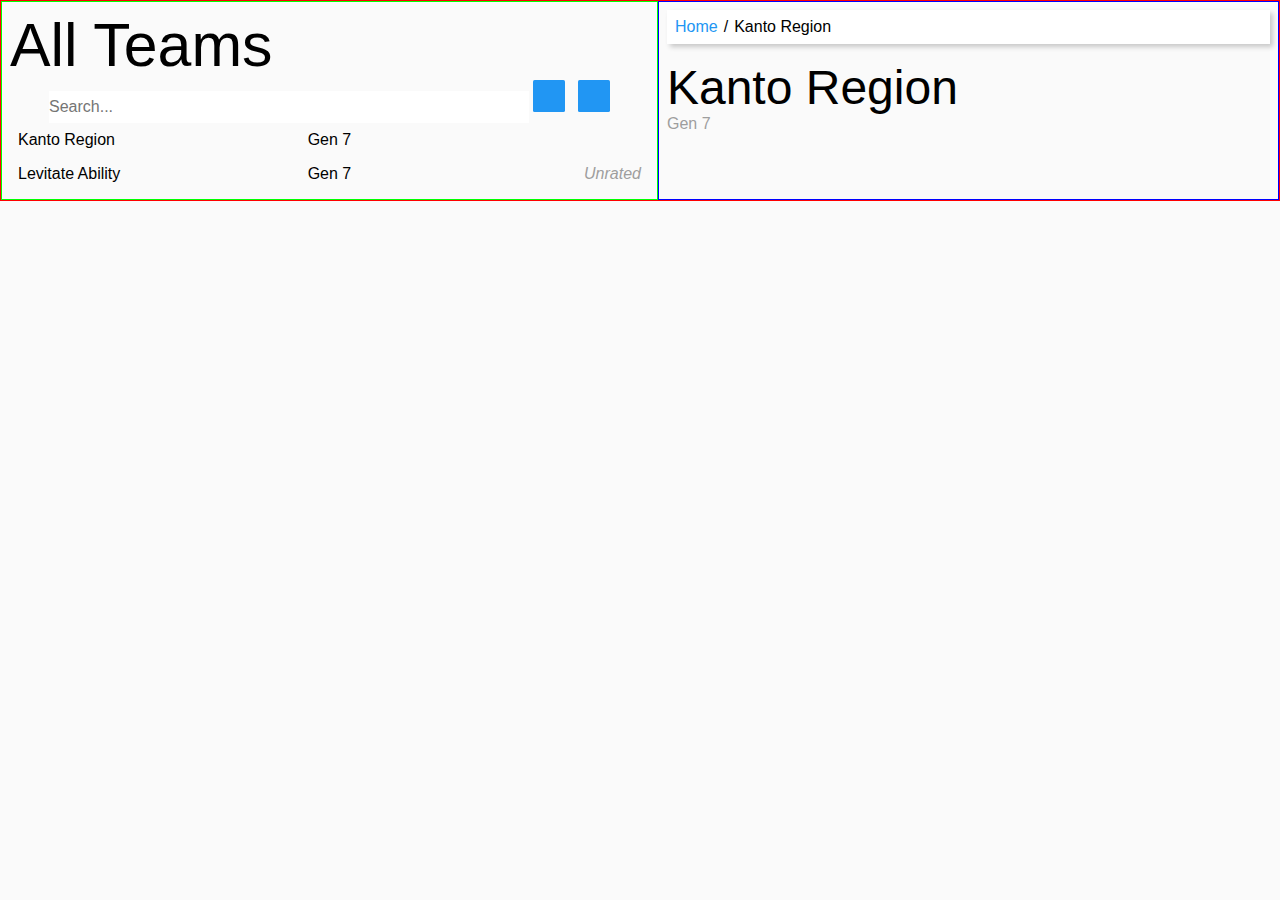
==== team.html @ e12ffff8 "WIP team page" ====
<!DOCTYPE html>
<html lang="en">
<head>
    <meta charset="UTF-8">
    <meta name="viewport" content="width=device-width, initial-scale=1.0">
    <meta http-equiv="X-UA-Compatible" content="ie=edge">
    <title>Pokemon Teams Template</title>

    <link rel="stylesheet" href="https://pro.fontawesome.com/releases/v5.11.2/css/all.css" integrity="sha384-zrnmn8R8KkWl12rAZFt4yKjxplaDaT7/EUkKm7AovijfrQItFWR7O/JJn4DAa/gx" crossorigin="anonymous">
    <link rel="stylesheet" href="./styles/fonts.css">
    <link rel="stylesheet" href="./styles/main.css">

    <link rel="shortcut icon" href="./assets/icons/favicon.png" type="image/png">
</head>
<body>
    <div id="app">
        <aside>
            <h1>All Teams</h1>
            <div class="container-search">
                <form>
                    <input type="text" class="field-search" placeholder="Search..." required>
                    <button type="button" class="btn-search"><i class="fas fa-search"></i></button>
                    <button type="button" class="btn-home"><i class="fas fa-home"></i></button>
                </form>
            </div>
            <div class="container-team-list">
                <div class="team-item">
                    <h6 class="item-title">Kanto Region</h6>
                    <p class="item-gen">Gen 7</p>
                    <div class="item-rating">
                        <i class="fas fa-star text-amber"></i>
                        <i class="fas fa-star text-amber"></i>
                        <i class="fal fa-star text-yellow"></i>
                        <i class="fal fa-star text-yellow"></i>
                        <i class="fal fa-star text-yellow"></i>
                    </div>
                </div>
                <div class="team-item">
                    <h6 class="item-title">Levitate Ability</h6>
                    <p class="item-gen">Gen 7</p>
                    <div class="item-rating">
                        <span class="text-muted">Unrated</span>
                    </div>
                </div>
            </div>
        </aside>
        <main>
            <ul class="breadcrumb">
                <li><a href="./index.html">Home</a></li>
                <li>Kanto Region</li>
            </ul>

            <section class="container-team">
                <h2 class="team-title">Kanto Region</h2>
                <div class="team-subcontent">
                    <p class="slot-gen text-secondary">Gen 7</p>
                    <div class="slot-rating">
                        <i class="fas fa-star text-amber"></i>
                        <i class="fas fa-star text-amber"></i>
                        <i class="fal fa-star text-yellow"></i>
                        <i class="fal fa-star text-yellow"></i>
                        <i class="fal fa-star text-yellow"></i>
                    </div>
                </div>

                <div class="container-team-slots">
                    <div class="team-slot">
                        
                    </div>
                </div>
            </section>
        </main>
    </div>
</body>
</html>
---- styles/fonts.css ----
/* Import font: Montserrat */
@font-face {
    font-family: Montserrat;
    src: url(./assets/fonts/montserrat/montserrat-100.ttf);
    font-weight: 100;
}

@font-face {
    font-family: Montserrat;
    src: url(./assets/fonts/montserrat/montserrat-100-italic.ttf);
    font-weight: 100;
    font-style: italic;
}

@font-face {
    font-family: Montserrat;
    src: url(./assets/fonts/montserrat/montserrat-200.ttf);
    font-weight: 200;
}

@font-face {
    font-family: Montserrat;
    src: url(./assets/fonts/montserrat/montserrat-200-italic.ttf);
    font-weight: 200;
    font-style: italic;
}

@font-face {
    font-family: Montserrat;
    src: url(./assets/fonts/montserrat/montserrat-300.ttf);
    font-weight: 300;
}

@font-face {
    font-family: Montserrat;
    src: url(./assets/fonts/montserrat/montserrat-300-italic.ttf);
    font-weight: 300;
    font-style: italic;
}

@font-face {
    font-family: Montserrat;
    src: url(./assets/fonts/montserrat/montserrat-400.ttf);
    font-weight: 400;
}

@font-face {
    font-family: Montserrat;
    src: url(./assets/fonts/montserrat/montserrat-400-italic.ttf);
    font-weight: 400;
    font-style: italic;
}

@font-face {
    font-family: Montserrat;
    src: url(./assets/fonts/montserrat/montserrat-500.ttf);
    font-weight: 500;
}

@font-face {
    font-family: Montserrat;
    src: url(./assets/fonts/montserrat/montserrat-500-italic.ttf);
    font-weight: 500;
    font-style: italic;
}

@font-face {
    font-family: Montserrat;
    src: url(./assets/fonts/montserrat/montserrat-600.ttf);
    font-weight: 600;
}

@font-face {
    font-family: Montserrat;
    src: url(./assets/fonts/montserrat/montserrat-600-italic.ttf);
    font-weight: 600;
    font-style: italic;
}

@font-face {
    font-family: Montserrat;
    src: url(./assets/fonts/montserrat/montserrat-700.ttf);
    font-weight: 700;
}

@font-face {
    font-family: Montserrat;
    src: url(./assets/fonts/montserrat/montserrat-700-italic.ttf);
    font-weight: 700;
    font-style: italic;
}

@font-face {
    font-family: Montserrat;
    src: url(./assets/fonts/montserrat/montserrat-800.ttf);
    font-weight: 800;
}

@font-face {
    font-family: Montserrat;
    src: url(./assets/fonts/montserrat/montserrat-800-italic.ttf);
    font-weight: 800;
    font-style: italic;
}

@font-face {
    font-family: Montserrat;
    src: url(./assets/fonts/montserrat/montserrat-900.ttf);
    font-weight: 900;
}

@font-face {
    font-family: Montserrat;
    src: url(./assets/fonts/montserrat/montserrat-900-italic.ttf);
    font-weight: 900;
    font-style: italic;
}


/* Import font: Source Sans Pro */
@font-face {
    font-family: "Source Sans Pro";
    src: url(./assets/fonts/source_sans_pro/source_sans_pro-200.ttf);
    font-weight: 200;
}

@font-face {
    font-family: "Source Sans Pro";
    src: url(./assets/fonts/source_sans_pro/source_sans_pro-200-italic.ttf);
    font-weight: 200;
    font-style: italic;
}

@font-face {
    font-family: "Source Sans Pro";
    src: url(./assets/fonts/source_sans_pro/source_sans_pro-300.ttf);
    font-weight: 300;
}

@font-face {
    font-family: "Source Sans Pro";
    src: url(./assets/fonts/source_sans_pro/source_sans_pro-300-italic.ttf);
    font-weight: 300;
    font-style: italic;
}

@font-face {
    font-family: "Source Sans Pro";
    src: url(./assets/fonts/source_sans_pro/source_sans_pro-400.ttf);
    font-weight: 400;
}

@font-face {
    font-family: "Source Sans Pro";
    src: url(./assets/fonts/source_sans_pro/source_sans_pro-400-italic.ttf);
    font-weight: 400;
    font-style: italic;
}

@font-face {
    font-family: "Source Sans Pro";
    src: url(./assets/fonts/source_sans_pro/source_sans_pro-500.ttf);
    font-weight: 500;
}

@font-face {
    font-family: "Source Sans Pro";
    src: url(./assets/fonts/source_sans_pro/source_sans_pro-500-italic.ttf);
    font-weight: 500;
    font-style: italic;
}

@font-face {
    font-family: "Source Sans Pro";
    src: url(./assets/fonts/source_sans_pro/source_sans_pro-700.ttf);
    font-weight: 700;
}

@font-face {
    font-family: "Source Sans Pro";
    src: url(./assets/fonts/source_sans_pro/source_sans_pro-700-italic.ttf);
    font-weight: 700;
    font-style: italic;
}

@font-face {
    font-family: "Source Sans Pro";
    src: url(./assets/fonts/source_sans_pro/source_sans_pro-900.ttf);
    font-weight: 900;
}

@font-face {
    font-family: "Source Sans Pro";
    src: url(./assets/fonts/source_sans_pro/source_sans_pro-900-italic.ttf);
    font-weight: 900;
    font-style: italic;
}


/* Import font: Source Code Pro */
@font-face {
    font-family: "Source Code Pro";
    src: url(./assets/fonts/source_code_pro/source_code_pro-200.ttf);
    font-weight: 200;
}

@font-face {
    font-family: "Source Code Pro";
    src: url(./assets/fonts/source_code_pro/source_code_pro-200-italic.ttf);
    font-weight: 200;
    font-style: italic;
}

@font-face {
    font-family: "Source Code Pro";
    src: url(./assets/fonts/source_code_pro/source_code_pro-300.ttf);
    font-weight: 300;
}

@font-face {
    font-family: "Source Code Pro";
    src: url(./assets/fonts/source_code_pro/source_code_pro-300-italic.ttf);
    font-weight: 300;
    font-style: italic;
}

@font-face {
    font-family: "Source Code Pro";
    src: url(./assets/fonts/source_code_pro/source_code_pro-400.ttf);
    font-weight: 400;
}

@font-face {
    font-family: "Source Code Pro";
    src: url(./assets/fonts/source_code_pro/source_code_pro-400-italic.ttf);
    font-weight: 400;
    font-style: italic;
}

@font-face {
    font-family: "Source Code Pro";
    src: url(./assets/fonts/source_code_pro/source_code_pro-500.ttf);
    font-weight: 500;
}

@font-face {
    font-family: "Source Code Pro";
    src: url(./assets/fonts/source_code_pro/source_code_pro-500-italic.ttf);
    font-weight: 500;
    font-style: italic;
}

@font-face {
    font-family: "Source Code Pro";
    src: url(./assets/fonts/source_code_pro/source_code_pro-700.ttf);
    font-weight: 700;
}

@font-face {
    font-family: "Source Code Pro";
    src: url(./assets/fonts/source_code_pro/source_code_pro-700-italic.ttf);
    font-weight: 700;
    font-style: italic;
}

@font-face {
    font-family: "Source Code Pro";
    src: url(./assets/fonts/source_code_pro/source_code_pro-900.ttf);
    font-weight: 900;
}

@font-face {
    font-family: "Source Code Pro";
    src: url(./assets/fonts/source_code_pro/source_code_pro-900-italic.ttf);
    font-weight: 900;
    font-style: italic;
}


/* Font styles */
.font-montserrat {
    font-family: Montserrat, sans-serif;
}

.font-source-sans-pro {
    font-family: "Source Sans Pro", sans-serif;
}

.font-source-code-pro {
    font-family: "Source Code Pro", sans-serif;
}
---- styles/main.css ----
:root {
    --col-primary: #2196f3;
    --col-primary-light: #64b5f6;
    --col-primary-dark: #1976d2;
    --col-secondary: #9e9e9e;
    --col-secondary-light: #e0e0e0;
    --col-secondary-dark: #616161;
    --col-background: #fafafa;
    --col-amber: #ffc107;
    --col-yellow: #ffeb3b;
    --col-white: #fff;
    --col-black: #000;
    --border-radius-tiny: 0.1rem;
    --border-radius-small: 0.2rem;
    --border-radius-medium: 0.5rem;
    --box-shadow: 3px 3px 5px rgba(1, 1, 1, 0.3);
}

* {
    margin: 0;
    padding: 0;
    border: 0;
    font-size: 100%;
    font: inherit;
    vertical-align: baseline;
    box-sizing: border-box;
}

html, body {
    font-size: 16px;
    font-family: 'Source Sans Pro', sans-serif;
    background: #fafafa; /* col background */
}

div#app {
    border: thin solid #f00;
    display: grid;
    grid-template-areas: 'aside main main main main';
}

aside {
    border: thin solid #0f0;
    grid-area: aside;
    padding: 0.5rem;
}

main {
    border: thin solid #00f;
    grid-area: main;
    padding: 0.5rem;
}

h1, h2, h3, h4, h5, h6,
.font-heading {
    font-family: 'Montserrat', sans-serif;
}

h1 {
    font-size: 3.8rem;
}

h2 {
    font-size: 3rem;
}

h3 {
    font-size: 2.2rem;
}

h4 {
    font-size: 2rem;
}

h5 {
    font-size: 1.5rem;
}

h6 {
    font-size: 1rem;
}

a, a:visited, a:focus {
    color: #2196f3; /* col primary */
    text-decoration: none;
}

a:hover {
    color: #1976d2; /* col primary dark */
}

.font-body {
    font-family: 'Source Sans Pro', sans-serif;
}

.container-search {
    display: flex;
    align-items: center;
    justify-content: center;
}

.field-search {
    display: inline-block;
    width: 30rem;
    height: 2rem;
}

.btn-search {
    display: inline-block;
    width: 2rem;
    height: 2rem;
    color: var(--col-white);
    background-color: var(--col-primary);
    border-radius: var(--border-radius-tiny);
    
}

.btn-home {
    display: inline-block;
    width: 2rem;
    height: 2rem;
    margin-left: 0.5rem;
    color: var(--col-white);
    background-color: var(--col-primary);
    border-radius: var(--border-radius-tiny);
}

.btn-search:hover, .btn-home:hover {
    background-color: var(--col-primary-dark);
    cursor: pointer;
}

.team-item {
    padding: 0.5rem;
    display: grid;
    grid-template-areas: 'item-title item-gen item-rating';
    grid-template-columns: repeat(3, 1fr);
}

.item-title {
    grid-area: item-title;
}

.item-gen {
    grid-area: item-gen;
    text-align: center;
}

.item-rating {
    grid-area: item-rating;
    text-align: right;
}

ul.breadcrumb {
    padding: 0.5rem;
    list-style: none;
    background-color: #fff; /* col secondary very light */
    border-radius: val(--border-radius-medium);
    box-shadow: 3px 3px 5px rgba(1, 1, 1, 0.2);
    margin-bottom: 1rem;
}

ul.breadcrumb li {
    display: inline;
}

ul.breadcrumb li+li:before {
    padding: 0.1rem;
    content: '/\00a0';
}

.container-gens {
    margin-bottom: 1rem;
}

.gens-title {
    font-size: 2.2rem;
}

.container-gens-cards {
    display: flex;
}

.team-card {
    padding: 1rem;
    margin-right: 0.5rem;
    margin-bottom: 0.5rem;
    background: white;
    box-shadow: 3px 3px 5px rgba(1, 1, 1, 0.2);
    display: grid;
    grid-template-areas: 
        'card-title card-title card-title card-title card-gen card-gen'
        'card-pokemon card-pokemon card-pokemon card-pokemon card-pokemon card-pokemon'
        'card-rating card-rating card-rating card-rating card-rating card-rating'
    ;
    border-radius: var(--border-radius-small);
}

.card-title {
    grid-area: card-title;
    font-size: 1.2rem;
}

.card-gen {
    grid-area: card-gen;
    font-size: 1.2rem;
    text-align: right;
}

.card-pokemon {
    grid-area: card-pokemon;
}

.card-rating {
    grid-area: card-rating;
}

.pokemon-icon {
    display: inline-block;
    padding: 0.25rem;
}

.text-amber {
    color: #ffc107; /* col amber */
}

.text-yellow {
    color: #ffeb3b; /* col yellow */
}

.text-muted {
    color: #9e9e9e; /* col secondary light */
    font-style: italic;
}

.text-secondary {
    color: #9e9e9e; /* col secondary */
}

.team-subcontent {
    display: flex;
}

.slot-gen {
    margin-right: 0.5rem;
}
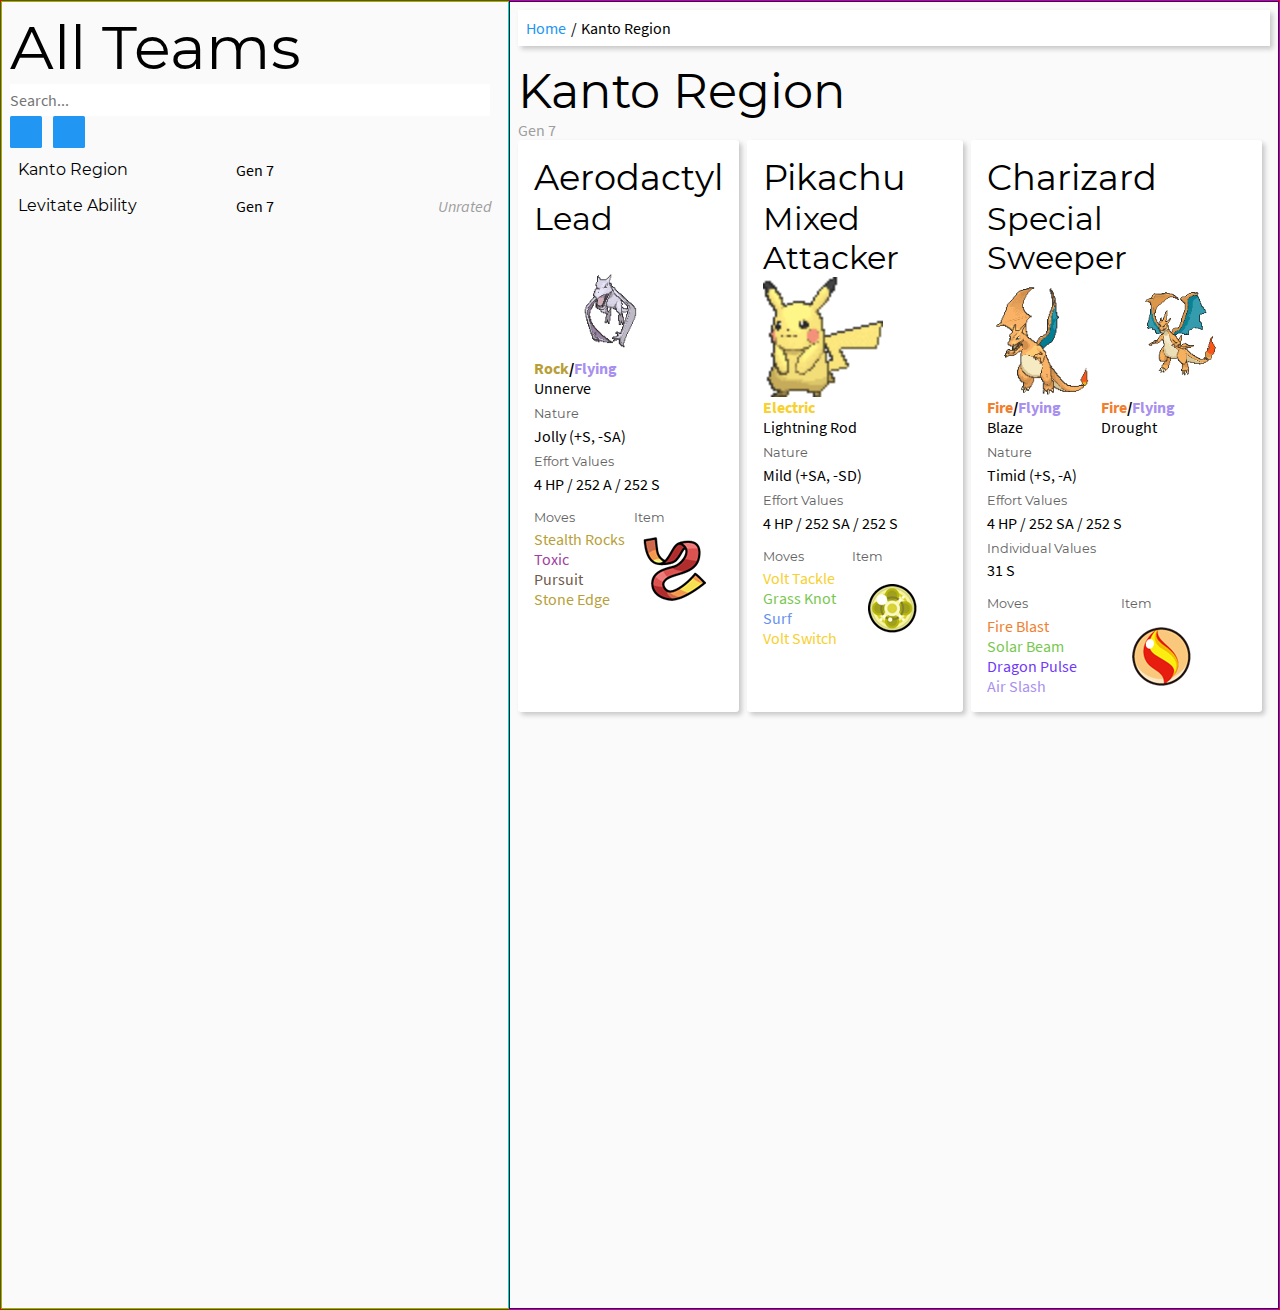
==== commit b5ec0628: "WIP grid layouts for team page" ====
--- a/team.html
+++ b/team.html
@@ -65,7 +65,122 @@
 
                 <div class="container-team-slots">
                     <div class="team-slot">
-                        
+                        <h3 class="slot-name">Aerodactyl</h3>
+                        <h4 class="slot-role">Lead</h4>
+                        <div class="pokemon-images">
+                            <div class="cell-image">
+                                <img src="./assets/images/pokemon/aerodactyl.gif" height="120px">
+                                <p><strong><span class="text-rock">Rock</span>/<span class="text-flying">Flying</span></strong></p>
+                                <p>Unnerve</p>
+                            </div>
+                        </div>
+
+                        <div class="slot-nature">
+                            <h5 class="slot-title">Nature</h5>
+                            <p>Jolly (+S, -SA)</p>
+                        </div>
+
+                        <div class="slot-effort-values">
+                            <h5 class="slot-title">Effort Values</h5>
+                            <p>4 HP / 252 A / 252 S</p>
+                        </div>
+
+                        <div class="slot-moves-item">
+                            <div class="cell-moves">
+                                <h5 class="slot-title">Moves</h5>
+                                <p class="text-rock">Stealth Rocks</p>
+                                <p class="text-poison">Toxic</p>
+                                <p class="text-dark">Pursuit</p>
+                                <p class="text-rock">Stone Edge</p>
+                            </div>
+                            <div class="cell-item">
+                                <h5 class="slot-title">Item</h5>
+                                <img src="./assets/images/items/focus-sash.png">
+                            </div>
+                        </div>
+                    </div>
+                    <div class="team-slot">
+                        <h3 class="slot-name">Pikachu</h3>
+                        <h4 class="slot-role">Mixed Attacker</h4>
+                        <div class="pokemon-images">
+                            <div class="cell-image">
+                                <img src="./assets/images/pokemon/pikachu.gif" height="120px">
+                                <p><strong><span class="text-electric">Electric</span></strong></p>
+                                <p>Lightning Rod</p>
+                            </div>
+                        </div>
+
+                        <div class="slot-nature">
+                            <h5 class="slot-title">Nature</h5>
+                            <p>Mild (+SA, -SD)</p>
+                        </div>
+
+                        <div class="slot-effort-values">
+                            <h5 class="slot-title">Effort Values</h5>
+                            <p>4 HP / 252 SA / 252 S</p>
+                        </div>
+
+                        <div class="slot-moves-item">
+                            <div class="cell-moves">
+                                <h5 class="slot-title">Moves</h5>
+                                <p class="text-electric">Volt Tackle</p>
+                                <p class="text-grass">Grass Knot</p>
+                                <p class="text-water">Surf</p>
+                                <p class="text-electric">Volt Switch</p>
+                            </div>
+                            <div class="cell-item">
+                                <h5 class="slot-title">Item</h5>
+                                <img src="./assets/images/items/light-ball.png">
+                            </div>
+                        </div>
+                    </div>
+                    <div class="team-slot">
+                        <h3 class="slot-name">Charizard</h3>
+                        <h4 class="slot-role">Special Sweeper</h4>
+                        <div class="pokemon-images">
+                            <div class="cell-image">
+                                <img src="./assets/images/pokemon/charizard.gif" height="120px">
+                                <p><strong><span class="text-fire">Fire</span>/<span class="text-flying">Flying</span></strong></p>
+                                <p>Blaze</p>
+                            </div>
+                            <div class="cell-arrow">
+                                <i class="fas fa-arrow-right"></i>
+                            </div>
+                            <div class="cell-image-mega">
+                                <img src="./assets/images/pokemon/charizard_mega_y.gif" height="120px">
+                                <p><strong><span class="text-fire">Fire</span>/<span class="text-flying">Flying</span></strong></p>
+                                <p>Drought</p>
+                            </div>
+                        </div>
+
+                        <div class="slot-nature">
+                            <h5 class="slot-title">Nature</h5>
+                            <p>Timid (+S, -A)</p>
+                        </div>
+
+                        <div class="slot-effort-values">
+                            <h5 class="slot-title">Effort Values</h5>
+                            <p>4 HP / 252 SA / 252 S</p>
+                        </div>
+
+                        <div class="slot-individual-values">
+                            <h5 class="slot-title">Individual Values</h5>
+                            <p>31 S</p>
+                        </div>
+
+                        <div class="slot-moves-item">
+                            <div class="cell-moves">
+                                <h5 class="slot-title">Moves</h5>
+                                <p class="text-fire">Fire Blast</p>
+                                <p class="text-grass">Solar Beam</p>
+                                <p class="text-dragon">Dragon Pulse</p>
+                                <p class="text-flying">Air Slash</p>
+                            </div>
+                            <div class="cell-item">
+                                <h5 class="slot-title">Item</h5>
+                                <img src="./assets/images/items/charizardite-y.png">
+                            </div>
+                        </div>
                     </div>
                 </div>
             </section>
--- a/styles/fonts.css
+++ b/styles/fonts.css
@@ -1,117 +1,117 @@
 /* Import font: Montserrat */
 @font-face {
     font-family: Montserrat;
-    src: url(./assets/fonts/montserrat/montserrat-100.ttf);
+    src: url(./../assets/fonts/montserrat/montserrat-100.ttf);
     font-weight: 100;
 }
 
 @font-face {
     font-family: Montserrat;
-    src: url(./assets/fonts/montserrat/montserrat-100-italic.ttf);
+    src: url(./../assets/fonts/montserrat/montserrat-100-italic.ttf);
     font-weight: 100;
     font-style: italic;
 }
 
 @font-face {
     font-family: Montserrat;
-    src: url(./assets/fonts/montserrat/montserrat-200.ttf);
-    font-weight: 200;
-}
-
-@font-face {
-    font-family: Montserrat;
-    src: url(./assets/fonts/montserrat/montserrat-200-italic.ttf);
-    font-weight: 200;
-    font-style: italic;
-}
-
-@font-face {
-    font-family: Montserrat;
-    src: url(./assets/fonts/montserrat/montserrat-300.ttf);
-    font-weight: 300;
-}
-
-@font-face {
-    font-family: Montserrat;
-    src: url(./assets/fonts/montserrat/montserrat-300-italic.ttf);
-    font-weight: 300;
-    font-style: italic;
-}
-
-@font-face {
-    font-family: Montserrat;
-    src: url(./assets/fonts/montserrat/montserrat-400.ttf);
-    font-weight: 400;
-}
-
-@font-face {
-    font-family: Montserrat;
-    src: url(./assets/fonts/montserrat/montserrat-400-italic.ttf);
-    font-weight: 400;
-    font-style: italic;
-}
-
-@font-face {
-    font-family: Montserrat;
-    src: url(./assets/fonts/montserrat/montserrat-500.ttf);
-    font-weight: 500;
-}
-
-@font-face {
-    font-family: Montserrat;
-    src: url(./assets/fonts/montserrat/montserrat-500-italic.ttf);
-    font-weight: 500;
-    font-style: italic;
-}
-
-@font-face {
-    font-family: Montserrat;
-    src: url(./assets/fonts/montserrat/montserrat-600.ttf);
+    src: url(./../assets/fonts/montserrat/montserrat-200.ttf);
+    font-weight: 200;
+}
+
+@font-face {
+    font-family: Montserrat;
+    src: url(./../assets/fonts/montserrat/montserrat-200-italic.ttf);
+    font-weight: 200;
+    font-style: italic;
+}
+
+@font-face {
+    font-family: Montserrat;
+    src: url(./../assets/fonts/montserrat/montserrat-300.ttf);
+    font-weight: 300;
+}
+
+@font-face {
+    font-family: Montserrat;
+    src: url(./../assets/fonts/montserrat/montserrat-300-italic.ttf);
+    font-weight: 300;
+    font-style: italic;
+}
+
+@font-face {
+    font-family: Montserrat;
+    src: url(./../assets/fonts/montserrat/montserrat-400.ttf);
+    font-weight: 400;
+}
+
+@font-face {
+    font-family: Montserrat;
+    src: url(./../assets/fonts/montserrat/montserrat-400-italic.ttf);
+    font-weight: 400;
+    font-style: italic;
+}
+
+@font-face {
+    font-family: Montserrat;
+    src: url(./../assets/fonts/montserrat/montserrat-500.ttf);
+    font-weight: 500;
+}
+
+@font-face {
+    font-family: Montserrat;
+    src: url(./../assets/fonts/montserrat/montserrat-500-italic.ttf);
+    font-weight: 500;
+    font-style: italic;
+}
+
+@font-face {
+    font-family: Montserrat;
+    src: url(./../assets/fonts/montserrat/montserrat-600.ttf);
     font-weight: 600;
 }
 
 @font-face {
     font-family: Montserrat;
-    src: url(./assets/fonts/montserrat/montserrat-600-italic.ttf);
+    src: url(./../assets/fonts/montserrat/montserrat-600-italic.ttf);
     font-weight: 600;
     font-style: italic;
 }
 
 @font-face {
     font-family: Montserrat;
-    src: url(./assets/fonts/montserrat/montserrat-700.ttf);
-    font-weight: 700;
-}
-
-@font-face {
-    font-family: Montserrat;
-    src: url(./assets/fonts/montserrat/montserrat-700-italic.ttf);
-    font-weight: 700;
-    font-style: italic;
-}
-
-@font-face {
-    font-family: Montserrat;
-    src: url(./assets/fonts/montserrat/montserrat-800.ttf);
+    src: url(./../assets/fonts/montserrat/montserrat-700.ttf);
+    font-weight: 700;
+}
+
+@font-face {
+    font-family: Montserrat;
+    src: url(./../assets/fonts/montserrat/montserrat-700-italic.ttf);
+    font-weight: 700;
+    font-style: italic;
+}
+
+@font-face {
+    font-family: Montserrat;
+    src: url(./../assets/fonts/montserrat/montserrat-800.ttf);
     font-weight: 800;
 }
 
 @font-face {
     font-family: Montserrat;
-    src: url(./assets/fonts/montserrat/montserrat-800-italic.ttf);
+    src: url(./../assets/fonts/montserrat/montserrat-800-italic.ttf);
     font-weight: 800;
     font-style: italic;
 }
 
 @font-face {
     font-family: Montserrat;
-    src: url(./assets/fonts/montserrat/montserrat-900.ttf);
-    font-weight: 900;
-}
-
-@font-face {
-    font-family: Montserrat;
-    src: url(./assets/fonts/montserrat/montserrat-900-italic.ttf);
+    src: url(./../assets/fonts/montserrat/montserrat-900.ttf);
+    font-weight: 900;
+}
+
+@font-face {
+    font-family: Montserrat;
+    src: url(./../assets/fonts/montserrat/montserrat-900-italic.ttf);
     font-weight: 900;
     font-style: italic;
 }
@@ -120,78 +120,78 @@
 /* Import font: Source Sans Pro */
 @font-face {
     font-family: "Source Sans Pro";
-    src: url(./assets/fonts/source_sans_pro/source_sans_pro-200.ttf);
-    font-weight: 200;
-}
-
-@font-face {
-    font-family: "Source Sans Pro";
-    src: url(./assets/fonts/source_sans_pro/source_sans_pro-200-italic.ttf);
-    font-weight: 200;
-    font-style: italic;
-}
-
-@font-face {
-    font-family: "Source Sans Pro";
-    src: url(./assets/fonts/source_sans_pro/source_sans_pro-300.ttf);
-    font-weight: 300;
-}
-
-@font-face {
-    font-family: "Source Sans Pro";
-    src: url(./assets/fonts/source_sans_pro/source_sans_pro-300-italic.ttf);
-    font-weight: 300;
-    font-style: italic;
-}
-
-@font-face {
-    font-family: "Source Sans Pro";
-    src: url(./assets/fonts/source_sans_pro/source_sans_pro-400.ttf);
-    font-weight: 400;
-}
-
-@font-face {
-    font-family: "Source Sans Pro";
-    src: url(./assets/fonts/source_sans_pro/source_sans_pro-400-italic.ttf);
-    font-weight: 400;
-    font-style: italic;
-}
-
-@font-face {
-    font-family: "Source Sans Pro";
-    src: url(./assets/fonts/source_sans_pro/source_sans_pro-500.ttf);
-    font-weight: 500;
-}
-
-@font-face {
-    font-family: "Source Sans Pro";
-    src: url(./assets/fonts/source_sans_pro/source_sans_pro-500-italic.ttf);
-    font-weight: 500;
-    font-style: italic;
-}
-
-@font-face {
-    font-family: "Source Sans Pro";
-    src: url(./assets/fonts/source_sans_pro/source_sans_pro-700.ttf);
-    font-weight: 700;
-}
-
-@font-face {
-    font-family: "Source Sans Pro";
-    src: url(./assets/fonts/source_sans_pro/source_sans_pro-700-italic.ttf);
-    font-weight: 700;
-    font-style: italic;
-}
-
-@font-face {
-    font-family: "Source Sans Pro";
-    src: url(./assets/fonts/source_sans_pro/source_sans_pro-900.ttf);
-    font-weight: 900;
-}
-
-@font-face {
-    font-family: "Source Sans Pro";
-    src: url(./assets/fonts/source_sans_pro/source_sans_pro-900-italic.ttf);
+    src: url(./../assets/fonts/source_sans_pro/source_sans_pro-200.ttf);
+    font-weight: 200;
+}
+
+@font-face {
+    font-family: "Source Sans Pro";
+    src: url(./../assets/fonts/source_sans_pro/source_sans_pro-200-italic.ttf);
+    font-weight: 200;
+    font-style: italic;
+}
+
+@font-face {
+    font-family: "Source Sans Pro";
+    src: url(./../assets/fonts/source_sans_pro/source_sans_pro-300.ttf);
+    font-weight: 300;
+}
+
+@font-face {
+    font-family: "Source Sans Pro";
+    src: url(./../assets/fonts/source_sans_pro/source_sans_pro-300-italic.ttf);
+    font-weight: 300;
+    font-style: italic;
+}
+
+@font-face {
+    font-family: "Source Sans Pro";
+    src: url(./../assets/fonts/source_sans_pro/source_sans_pro-400.ttf);
+    font-weight: 400;
+}
+
+@font-face {
+    font-family: "Source Sans Pro";
+    src: url(./../assets/fonts/source_sans_pro/source_sans_pro-400-italic.ttf);
+    font-weight: 400;
+    font-style: italic;
+}
+
+@font-face {
+    font-family: "Source Sans Pro";
+    src: url(./../assets/fonts/source_sans_pro/source_sans_pro-500.ttf);
+    font-weight: 500;
+}
+
+@font-face {
+    font-family: "Source Sans Pro";
+    src: url(./../assets/fonts/source_sans_pro/source_sans_pro-500-italic.ttf);
+    font-weight: 500;
+    font-style: italic;
+}
+
+@font-face {
+    font-family: "Source Sans Pro";
+    src: url(./../assets/fonts/source_sans_pro/source_sans_pro-700.ttf);
+    font-weight: 700;
+}
+
+@font-face {
+    font-family: "Source Sans Pro";
+    src: url(./../assets/fonts/source_sans_pro/source_sans_pro-700-italic.ttf);
+    font-weight: 700;
+    font-style: italic;
+}
+
+@font-face {
+    font-family: "Source Sans Pro";
+    src: url(./../assets/fonts/source_sans_pro/source_sans_pro-900.ttf);
+    font-weight: 900;
+}
+
+@font-face {
+    font-family: "Source Sans Pro";
+    src: url(./../assets/fonts/source_sans_pro/source_sans_pro-900-italic.ttf);
     font-weight: 900;
     font-style: italic;
 }
@@ -200,78 +200,78 @@
 /* Import font: Source Code Pro */
 @font-face {
     font-family: "Source Code Pro";
-    src: url(./assets/fonts/source_code_pro/source_code_pro-200.ttf);
-    font-weight: 200;
-}
-
-@font-face {
-    font-family: "Source Code Pro";
-    src: url(./assets/fonts/source_code_pro/source_code_pro-200-italic.ttf);
-    font-weight: 200;
-    font-style: italic;
-}
-
-@font-face {
-    font-family: "Source Code Pro";
-    src: url(./assets/fonts/source_code_pro/source_code_pro-300.ttf);
-    font-weight: 300;
-}
-
-@font-face {
-    font-family: "Source Code Pro";
-    src: url(./assets/fonts/source_code_pro/source_code_pro-300-italic.ttf);
-    font-weight: 300;
-    font-style: italic;
-}
-
-@font-face {
-    font-family: "Source Code Pro";
-    src: url(./assets/fonts/source_code_pro/source_code_pro-400.ttf);
-    font-weight: 400;
-}
-
-@font-face {
-    font-family: "Source Code Pro";
-    src: url(./assets/fonts/source_code_pro/source_code_pro-400-italic.ttf);
-    font-weight: 400;
-    font-style: italic;
-}
-
-@font-face {
-    font-family: "Source Code Pro";
-    src: url(./assets/fonts/source_code_pro/source_code_pro-500.ttf);
-    font-weight: 500;
-}
-
-@font-face {
-    font-family: "Source Code Pro";
-    src: url(./assets/fonts/source_code_pro/source_code_pro-500-italic.ttf);
-    font-weight: 500;
-    font-style: italic;
-}
-
-@font-face {
-    font-family: "Source Code Pro";
-    src: url(./assets/fonts/source_code_pro/source_code_pro-700.ttf);
-    font-weight: 700;
-}
-
-@font-face {
-    font-family: "Source Code Pro";
-    src: url(./assets/fonts/source_code_pro/source_code_pro-700-italic.ttf);
-    font-weight: 700;
-    font-style: italic;
-}
-
-@font-face {
-    font-family: "Source Code Pro";
-    src: url(./assets/fonts/source_code_pro/source_code_pro-900.ttf);
-    font-weight: 900;
-}
-
-@font-face {
-    font-family: "Source Code Pro";
-    src: url(./assets/fonts/source_code_pro/source_code_pro-900-italic.ttf);
+    src: url(./../assets/fonts/source_code_pro/source_code_pro-200.ttf);
+    font-weight: 200;
+}
+
+@font-face {
+    font-family: "Source Code Pro";
+    src: url(./../assets/fonts/source_code_pro/source_code_pro-200-italic.ttf);
+    font-weight: 200;
+    font-style: italic;
+}
+
+@font-face {
+    font-family: "Source Code Pro";
+    src: url(./../assets/fonts/source_code_pro/source_code_pro-300.ttf);
+    font-weight: 300;
+}
+
+@font-face {
+    font-family: "Source Code Pro";
+    src: url(./../assets/fonts/source_code_pro/source_code_pro-300-italic.ttf);
+    font-weight: 300;
+    font-style: italic;
+}
+
+@font-face {
+    font-family: "Source Code Pro";
+    src: url(./../assets/fonts/source_code_pro/source_code_pro-400.ttf);
+    font-weight: 400;
+}
+
+@font-face {
+    font-family: "Source Code Pro";
+    src: url(./../assets/fonts/source_code_pro/source_code_pro-400-italic.ttf);
+    font-weight: 400;
+    font-style: italic;
+}
+
+@font-face {
+    font-family: "Source Code Pro";
+    src: url(./../assets/fonts/source_code_pro/source_code_pro-500.ttf);
+    font-weight: 500;
+}
+
+@font-face {
+    font-family: "Source Code Pro";
+    src: url(./../assets/fonts/source_code_pro/source_code_pro-500-italic.ttf);
+    font-weight: 500;
+    font-style: italic;
+}
+
+@font-face {
+    font-family: "Source Code Pro";
+    src: url(./../assets/fonts/source_code_pro/source_code_pro-700.ttf);
+    font-weight: 700;
+}
+
+@font-face {
+    font-family: "Source Code Pro";
+    src: url(./../assets/fonts/source_code_pro/source_code_pro-700-italic.ttf);
+    font-weight: 700;
+    font-style: italic;
+}
+
+@font-face {
+    font-family: "Source Code Pro";
+    src: url(./../assets/fonts/source_code_pro/source_code_pro-900.ttf);
+    font-weight: 900;
+}
+
+@font-face {
+    font-family: "Source Code Pro";
+    src: url(./../assets/fonts/source_code_pro/source_code_pro-900-italic.ttf);
     font-weight: 900;
     font-style: italic;
 }
--- a/styles/main.css
+++ b/styles/main.css
@@ -88,6 +88,18 @@
     color: #1976d2; /* col primary dark */
 }
 
+img {
+    display: block;
+}
+
+strong, b {
+    font-weight: bold;
+}
+
+em {
+    font-style: italic;
+}
+
 .font-body {
     font-family: 'Source Sans Pro', sans-serif;
 }
@@ -219,22 +231,54 @@
     padding: 0.25rem;
 }
 
-.text-amber {
-    color: #ffc107; /* col amber */
-}
-
-.text-yellow {
-    color: #ffeb3b; /* col yellow */
-}
+.text-amber { color: #ffc107; /* col amber */ }
+
+.text-yellow { color: #ffeb3b; /* col yellow */ }
 
 .text-muted {
     color: #9e9e9e; /* col secondary light */
     font-style: italic;
 }
 
-.text-secondary {
-    color: #9e9e9e; /* col secondary */
-}
+.text-secondary { color: #9e9e9e; /* col secondary */ }
+
+.text-bug { color: #a8b821; }
+.text-dark { color: #6f5848; }
+.text-dragon { color: #7038f9; }
+.text-electric { color: #f8d030; }
+.text-fairy { color: #ffaec9; }
+.text-fighting { color: #c03028; }
+.text-fire { color: #f07f2f; }
+.text-flying { color: #a890f0; }
+.text-ghost { color: #715899; }
+.text-grass { color: #78c750; }
+.text-ground { color: #debf67; }
+.text-ice { color: #98d8d8; }
+.text-normal { color: #a9a878; }
+.text-poison { color: #a040a1; }
+.text-psychic { color: #f85788; }
+.text-rock { color: #b89f38; }
+.text-steel { color: #b8b8d0; }
+.text-water { color: #6890f0; }
+
+.bg-bug { background-color: #a8b821; }
+.bg-dark { background-color: #6f5848; }
+.bg-dragon { background-color: #7038f9; }
+.bg-electric { background-color: #f8d030; }
+.bg-fairy { background-color: #ffaec9; }
+.bg-fighting { background-color: #c03028; }
+.bg-fire { background-color: #f07f2f; }
+.bg-flying { background-color: #a890f0; }
+.bg-ghost { background-color: #715899; }
+.bg-grass { background-color: #78c750; }
+.bg-ground { background-color: #debf67; }
+.bg-ice { background-color: #98d8d8; }
+.bg-normal { background-color: #a9a878; }
+.bg-poison { background-color: #a040a1; }
+.bg-psychic { background-color: #f85788; }
+.bg-rock { background-color: #b89f38; }
+.bg-steel { background-color: #b8b8d0; }
+.bg-water { background-color: #6890f0; }
 
 .team-subcontent {
     display: flex;
@@ -242,4 +286,68 @@
 
 .slot-gen {
     margin-right: 0.5rem;
+}
+
+.container-team-slots {
+    display: grid;
+    /* grid-template-areas:
+        'team-slot | team-slot | team-slot'
+        'team-slot | team-slot | team-slot'; */
+    grid-template-columns: repeat(3, 1fr);
+    grid-template-rows: repeat(2, 1fr);
+    grid-column-gap: 0px;
+    grid-row-gap: 0px;
+}
+
+.team-slot {
+    padding: 1rem;
+    margin-right: 0.5rem;
+    margin-bottom: 0.5rem;
+    background: white;
+    box-shadow: 3px 3px 5px rgba(1, 1, 1, 0.2);
+    border-radius: var(--border-radius-small);
+}
+
+.pokemon-images {
+    display: grid;
+    grid-template-areas:
+        'cell-image cell-arrow cell-image-mega';
+    margin-bottom: 0.5rem;
+}
+
+.cell-image {
+    grid-area: cell-image;
+}
+
+.cell-arrow {
+    grid-area: cell-arrow;
+}
+
+.cell-image-mega {
+    grid-area: cell-image-mega;
+}
+
+.slot-nature, .slot-effort-values, .slot-individual-values {
+    margin-bottom: 0.5rem;
+}
+
+.slot-title {
+    font-size: 0.8rem;
+    color: #616161; /* col secondary dark */
+    margin-bottom: 0.3rem;
+}
+
+.slot-moves-item {
+    display: grid;
+    grid-template-areas:
+        'cell-moves cell-item';
+    margin-top: 1rem;
+}
+
+.cell-moves {
+    grid-area: cell-moves;
+}
+
+.cell-item {
+    grid-area: cell-item;
 }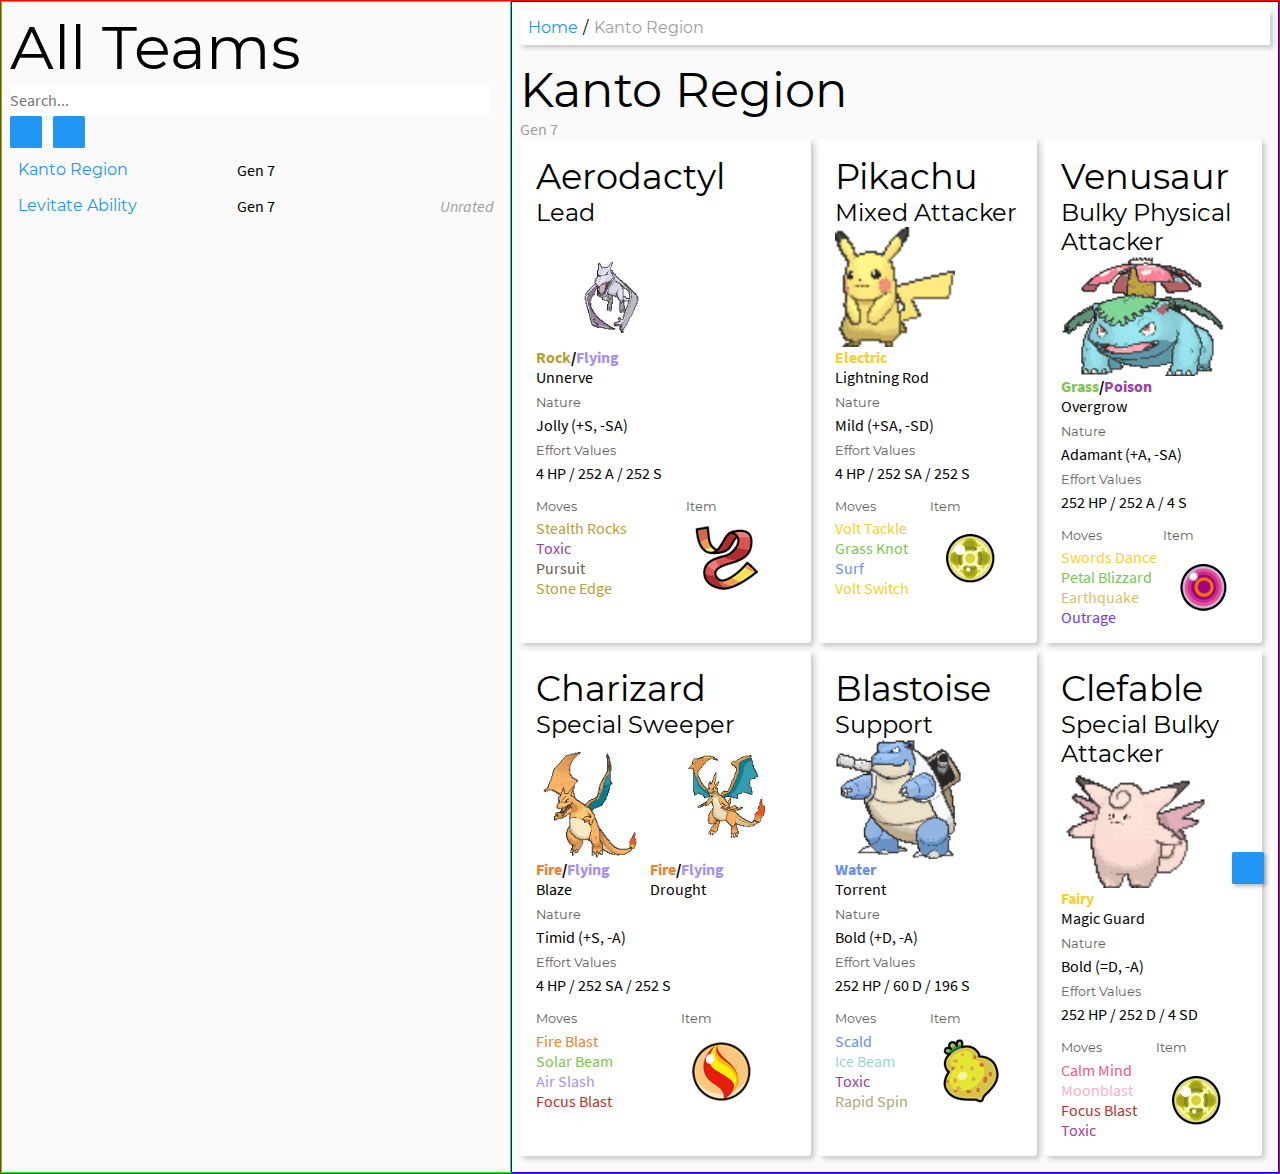
==== commit c0588425: "Minor touch ups to UI" ====
--- a/team.html
+++ b/team.html
@@ -20,12 +20,12 @@
                 <form>
                     <input type="text" class="field-search" placeholder="Search..." required>
                     <button type="button" class="btn-search"><i class="fas fa-search"></i></button>
-                    <button type="button" class="btn-home"><i class="fas fa-home"></i></button>
+                    <button type="button" class="btn-home" onclick="window.location = './index.html';"><i class="fas fa-home"></i></button>
                 </form>
             </div>
             <div class="container-team-list">
                 <div class="team-item">
-                    <h6 class="item-title">Kanto Region</h6>
+                    <h6 class="item-title"><a href="./team.html">Kanto Region</a></h6>
                     <p class="item-gen">Gen 7</p>
                     <div class="item-rating">
                         <i class="fas fa-star text-amber"></i>
@@ -36,7 +36,7 @@
                     </div>
                 </div>
                 <div class="team-item">
-                    <h6 class="item-title">Levitate Ability</h6>
+                    <h6 class="item-title"><a href="./team.html">Levitate Ability</a></h6>
                     <p class="item-gen">Gen 7</p>
                     <div class="item-rating">
                         <span class="text-muted">Unrated</span>
@@ -85,6 +85,11 @@
                             <p>4 HP / 252 A / 252 S</p>
                         </div>
 
+                        <!-- <div class="slot-individual-values">
+                            <h5 class="slot-title">Individual Values</h5>
+                            <p>31 S</p>
+                        </div> -->
+
                         <div class="slot-moves-item">
                             <div class="cell-moves">
                                 <h5 class="slot-title">Moves</h5>
@@ -135,6 +140,41 @@
                         </div>
                     </div>
                     <div class="team-slot">
+                        <h3 class="slot-name">Venusaur</h3>
+                        <h4 class="slot-role">Bulky Physical Attacker</h4>
+                        <div class="pokemon-images">
+                            <div class="cell-image">
+                                <img src="./assets/images/pokemon/venusaur.gif" height="120px">
+                                <p><strong><span class="text-grass">Grass</span>/<span class="text-poison">Poison</span></strong></p>
+                                <p>Overgrow</p>
+                            </div>
+                        </div>
+
+                        <div class="slot-nature">
+                            <h5 class="slot-title">Nature</h5>
+                            <p>Adamant (+A, -SA)</p>
+                        </div>
+
+                        <div class="slot-effort-values">
+                            <h5 class="slot-title">Effort Values</h5>
+                            <p>252 HP / 252 A / 4 S</p>
+                        </div>
+
+                        <div class="slot-moves-item">
+                            <div class="cell-moves">
+                                <h5 class="slot-title">Moves</h5>
+                                <p class="text-electric">Swords Dance</p>
+                                <p class="text-grass">Petal Blizzard</p>
+                                <p class="text-ground">Earthquake</p>
+                                <p class="text-dragon">Outrage</p>
+                            </div>
+                            <div class="cell-item">
+                                <h5 class="slot-title">Item</h5>
+                                <img src="./assets/images/items/life-orb.png">
+                            </div>
+                        </div>
+                    </div>
+                    <div class="team-slot">
                         <h3 class="slot-name">Charizard</h3>
                         <h4 class="slot-role">Special Sweeper</h4>
                         <div class="pokemon-images">
@@ -163,22 +203,87 @@
                             <p>4 HP / 252 SA / 252 S</p>
                         </div>
 
-                        <div class="slot-individual-values">
-                            <h5 class="slot-title">Individual Values</h5>
-                            <p>31 S</p>
-                        </div>
-
                         <div class="slot-moves-item">
                             <div class="cell-moves">
                                 <h5 class="slot-title">Moves</h5>
                                 <p class="text-fire">Fire Blast</p>
                                 <p class="text-grass">Solar Beam</p>
-                                <p class="text-dragon">Dragon Pulse</p>
                                 <p class="text-flying">Air Slash</p>
+                                <p class="text-fighting">Focus Blast</p>
                             </div>
                             <div class="cell-item">
                                 <h5 class="slot-title">Item</h5>
                                 <img src="./assets/images/items/charizardite-y.png">
+                            </div>
+                        </div>
+                    </div>
+                    <div class="team-slot">
+                        <h3 class="slot-name">Blastoise</h3>
+                        <h4 class="slot-role">Support</h4>
+                        <div class="pokemon-images">
+                            <div class="cell-image">
+                                <img src="./assets/images/pokemon/blastoise.gif" height="120px">
+                                <p><strong><span class="text-water">Water</span></strong></p>
+                                <p>Torrent</p>
+                            </div>
+                        </div>
+
+                        <div class="slot-nature">
+                            <h5 class="slot-title">Nature</h5>
+                            <p>Bold (+D, -A)</p>
+                        </div>
+
+                        <div class="slot-effort-values">
+                            <h5 class="slot-title">Effort Values</h5>
+                            <p>252 HP / 60 D / 196 S</p>
+                        </div>
+
+                        <div class="slot-moves-item">
+                            <div class="cell-moves">
+                                <h5 class="slot-title">Moves</h5>
+                                <p class="text-water">Scald</p>
+                                <p class="text-ice">Ice Beam</p>
+                                <p class="text-poison">Toxic</p>
+                                <p class="text-normal">Rapid Spin</p>
+                            </div>
+                            <div class="cell-item">
+                                <h5 class="slot-title">Item</h5>
+                                <img src="./assets/images/items/sitrus-berry.png">
+                            </div>
+                        </div>
+                    </div>
+                    <div class="team-slot">
+                        <h3 class="slot-name">Clefable</h3>
+                        <h4 class="slot-role">Special Bulky Attacker</h4>
+                        <div class="pokemon-images">
+                            <div class="cell-image">
+                                <img src="./assets/images/pokemon/clefable.gif" height="120px">
+                                <p><strong><span class="text-electric">Fairy</span></strong></p>
+                                <p>Magic Guard</p>
+                            </div>
+                        </div>
+
+                        <div class="slot-nature">
+                            <h5 class="slot-title">Nature</h5>
+                            <p>Bold (=D, -A)</p>
+                        </div>
+
+                        <div class="slot-effort-values">
+                            <h5 class="slot-title">Effort Values</h5>
+                            <p>252 HP / 252 D / 4 SD</p>
+                        </div>
+
+                        <div class="slot-moves-item">
+                            <div class="cell-moves">
+                                <h5 class="slot-title">Moves</h5>
+                                <p class="text-psychic">Calm Mind</p>
+                                <p class="text-fairy">Moonblast</p>
+                                <p class="text-fighting">Focus Blast</p>
+                                <p class="text-poison">Toxic</p>
+                            </div>
+                            <div class="cell-item">
+                                <h5 class="slot-title">Item</h5>
+                                <img src="./assets/images/items/light-ball.png">
                             </div>
                         </div>
                     </div>
@@ -186,5 +291,9 @@
             </section>
         </main>
     </div>
+
+    <button type="button" class="btn-top" onclick="window.location = '#app';">
+        <i class="fas fa-chevron-up"></i>
+    </button>
 </body>
 </html>--- a/styles/main.css
+++ b/styles/main.css
@@ -116,27 +116,27 @@
     height: 2rem;
 }
 
-.btn-search {
+.btn-search, .btn-home, .btn-top {
     display: inline-block;
     width: 2rem;
     height: 2rem;
     color: var(--col-white);
     background-color: var(--col-primary);
     border-radius: var(--border-radius-tiny);
-    
 }
 
 .btn-home {
-    display: inline-block;
-    width: 2rem;
-    height: 2rem;
     margin-left: 0.5rem;
-    color: var(--col-white);
-    background-color: var(--col-primary);
-    border-radius: var(--border-radius-tiny);
-}
-
-.btn-search:hover, .btn-home:hover {
+}
+
+.btn-top {
+    position: absolute;
+    right: 1rem;
+    bottom: 1rem;
+    box-shadow: 2px 2px 4px rgba(1, 1, 1, 0.3);
+}
+
+.btn-search:hover, .btn-home:hover, .btn-top:hover {
     background-color: var(--col-primary-dark);
     cursor: pointer;
 }
@@ -165,6 +165,7 @@
 ul.breadcrumb {
     padding: 0.5rem;
     list-style: none;
+    font-family: Montserrat, sans-serif;
     background-color: #fff; /* col secondary very light */
     border-radius: val(--border-radius-medium);
     box-shadow: 3px 3px 5px rgba(1, 1, 1, 0.2);
@@ -173,11 +174,13 @@
 
 ul.breadcrumb li {
     display: inline;
+    color: #9e9e9e; /* col secondary */
 }
 
 ul.breadcrumb li+li:before {
     padding: 0.1rem;
     content: '/\00a0';
+    color: #000; /* col black */
 }
 
 .container-gens {
@@ -308,6 +311,14 @@
     border-radius: var(--border-radius-small);
 }
 
+.slot-name {
+    font-size: 2.2rem;
+}
+
+.slot-role {
+    font-size: 1.5rem;
+}
+
 .pokemon-images {
     display: grid;
     grid-template-areas:
@@ -340,7 +351,7 @@
 .slot-moves-item {
     display: grid;
     grid-template-areas:
-        'cell-moves cell-item';
+        'cell-moves cell-moves cell-item';
     margin-top: 1rem;
 }
 
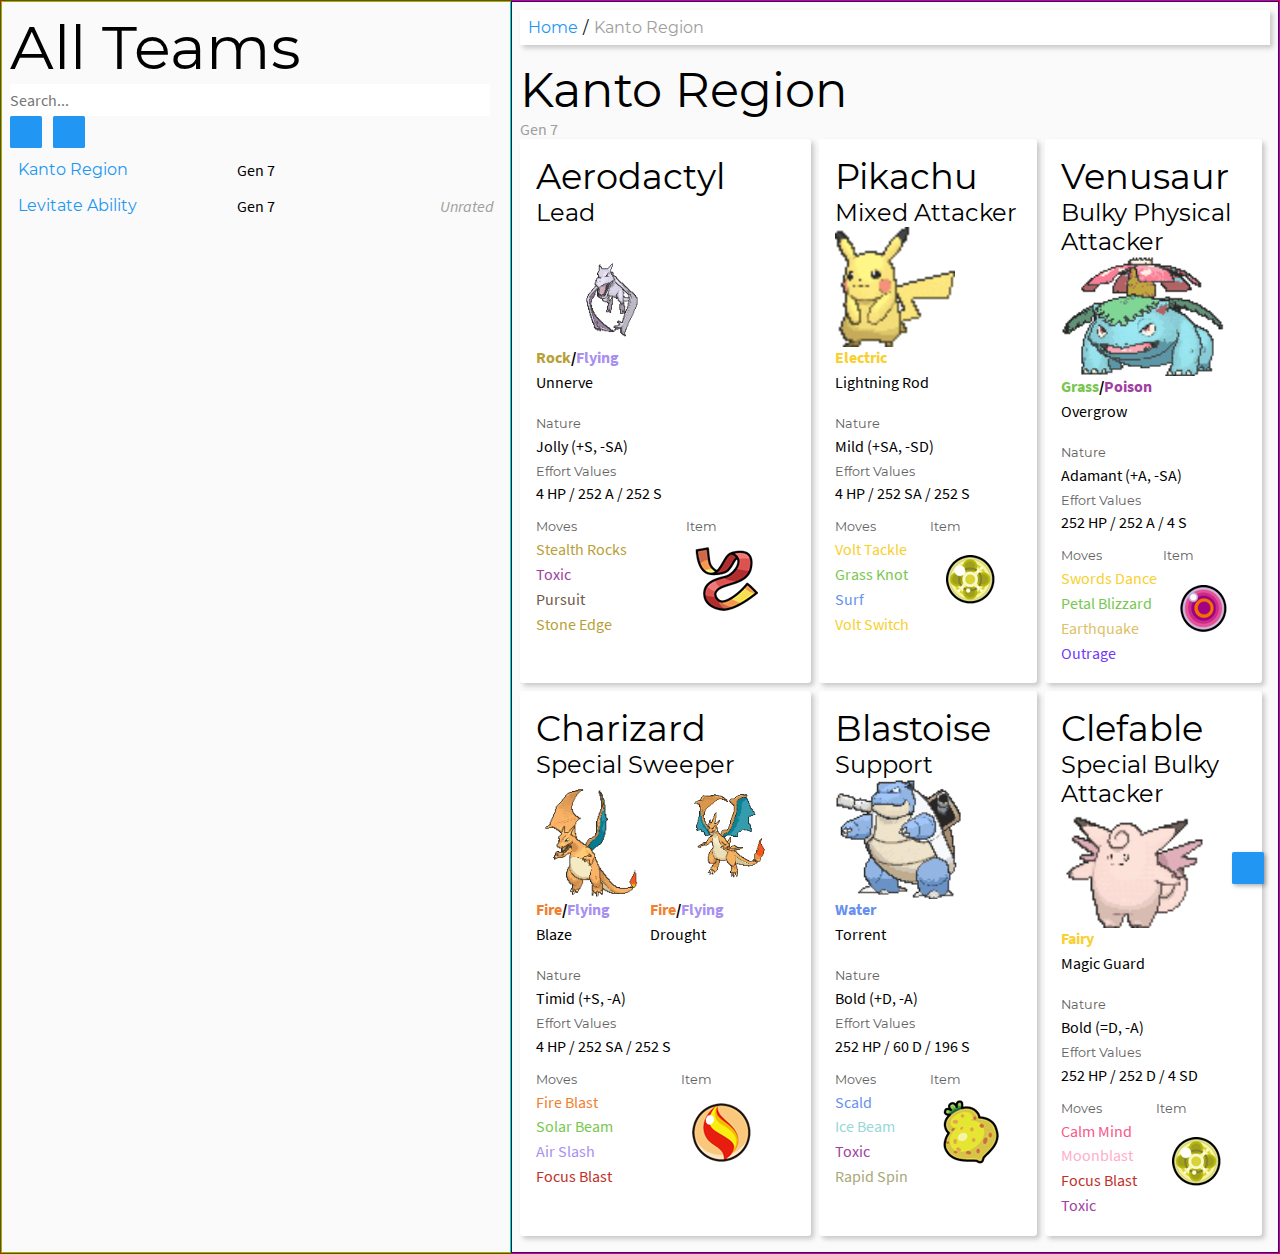
==== commit 2e87c430: "Centered mega chevron" ====
--- a/team.html
+++ b/team.html
@@ -70,8 +70,8 @@
                         <div class="pokemon-images">
                             <div class="cell-image">
                                 <img src="./assets/images/pokemon/aerodactyl.gif" height="120px">
-                                <p><strong><span class="text-rock">Rock</span>/<span class="text-flying">Flying</span></strong></p>
-                                <p>Unnerve</p>
+                                <p class="cell-types"><strong><span class="text-rock">Rock</span>/<span class="text-flying">Flying</span></strong></p>
+                                <p class="cell-ability">Unnerve</p>
                             </div>
                         </div>
 
@@ -110,8 +110,8 @@
                         <div class="pokemon-images">
                             <div class="cell-image">
                                 <img src="./assets/images/pokemon/pikachu.gif" height="120px">
-                                <p><strong><span class="text-electric">Electric</span></strong></p>
-                                <p>Lightning Rod</p>
+                                <p class="cell-types"><strong><span class="text-electric">Electric</span></strong></p>
+                                <p class="cell-ability">Lightning Rod</p>
                             </div>
                         </div>
 
@@ -145,8 +145,8 @@
                         <div class="pokemon-images">
                             <div class="cell-image">
                                 <img src="./assets/images/pokemon/venusaur.gif" height="120px">
-                                <p><strong><span class="text-grass">Grass</span>/<span class="text-poison">Poison</span></strong></p>
-                                <p>Overgrow</p>
+                                <p class="cell-types"><strong><span class="text-grass">Grass</span>/<span class="text-poison">Poison</span></strong></p>
+                                <p class="cell-ability">Overgrow</p>
                             </div>
                         </div>
 
@@ -180,16 +180,16 @@
                         <div class="pokemon-images">
                             <div class="cell-image">
                                 <img src="./assets/images/pokemon/charizard.gif" height="120px">
-                                <p><strong><span class="text-fire">Fire</span>/<span class="text-flying">Flying</span></strong></p>
-                                <p>Blaze</p>
-                            </div>
-                            <div class="cell-arrow">
-                                <i class="fas fa-arrow-right"></i>
+                                <p class="cell-types"><strong><span class="text-fire">Fire</span>/<span class="text-flying">Flying</span></strong></p>
+                                <p class="cell-ability">Blaze</p>
+                            </div>
+                            <div class="cell-arrow text-secondary">
+                                <i class="fas fa-chevron-right fa-2x"></i>
                             </div>
                             <div class="cell-image-mega">
                                 <img src="./assets/images/pokemon/charizard_mega_y.gif" height="120px">
-                                <p><strong><span class="text-fire">Fire</span>/<span class="text-flying">Flying</span></strong></p>
-                                <p>Drought</p>
+                                <p class="cell-types"><strong><span class="text-fire">Fire</span>/<span class="text-flying">Flying</span></strong></p>
+                                <p class="cell-ability">Drought</p>
                             </div>
                         </div>
 
@@ -223,8 +223,8 @@
                         <div class="pokemon-images">
                             <div class="cell-image">
                                 <img src="./assets/images/pokemon/blastoise.gif" height="120px">
-                                <p><strong><span class="text-water">Water</span></strong></p>
-                                <p>Torrent</p>
+                                <p class="cell-types"><strong><span class="text-water">Water</span></strong></p>
+                                <p class="cell-ability">Torrent</p>
                             </div>
                         </div>
 
@@ -258,8 +258,8 @@
                         <div class="pokemon-images">
                             <div class="cell-image">
                                 <img src="./assets/images/pokemon/clefable.gif" height="120px">
-                                <p><strong><span class="text-electric">Fairy</span></strong></p>
-                                <p>Magic Guard</p>
+                                <p class="cell-types"><strong><span class="text-electric">Fairy</span></strong></p>
+                                <p class="cell-ability">Magic Guard</p>
                             </div>
                         </div>
 
--- a/styles/main.css
+++ b/styles/main.css
@@ -323,19 +323,27 @@
     display: grid;
     grid-template-areas:
         'cell-image cell-arrow cell-image-mega';
-    margin-bottom: 0.5rem;
+    margin-bottom: 1rem;
 }
 
 .cell-image {
     grid-area: cell-image;
+    margin-bottom: 0.5rem;
 }
 
 .cell-arrow {
     grid-area: cell-arrow;
+    display: flex;
+    align-items: center;
+    justify-content: center;
 }
 
 .cell-image-mega {
     grid-area: cell-image-mega;
+}
+
+.cell-types {
+    margin-bottom: 0.3rem;
 }
 
 .slot-nature, .slot-effort-values, .slot-individual-values {
@@ -359,6 +367,10 @@
     grid-area: cell-moves;
 }
 
+.cell-moves p {
+    margin-bottom: 0.3rem;
+}
+
 .cell-item {
     grid-area: cell-item;
 }